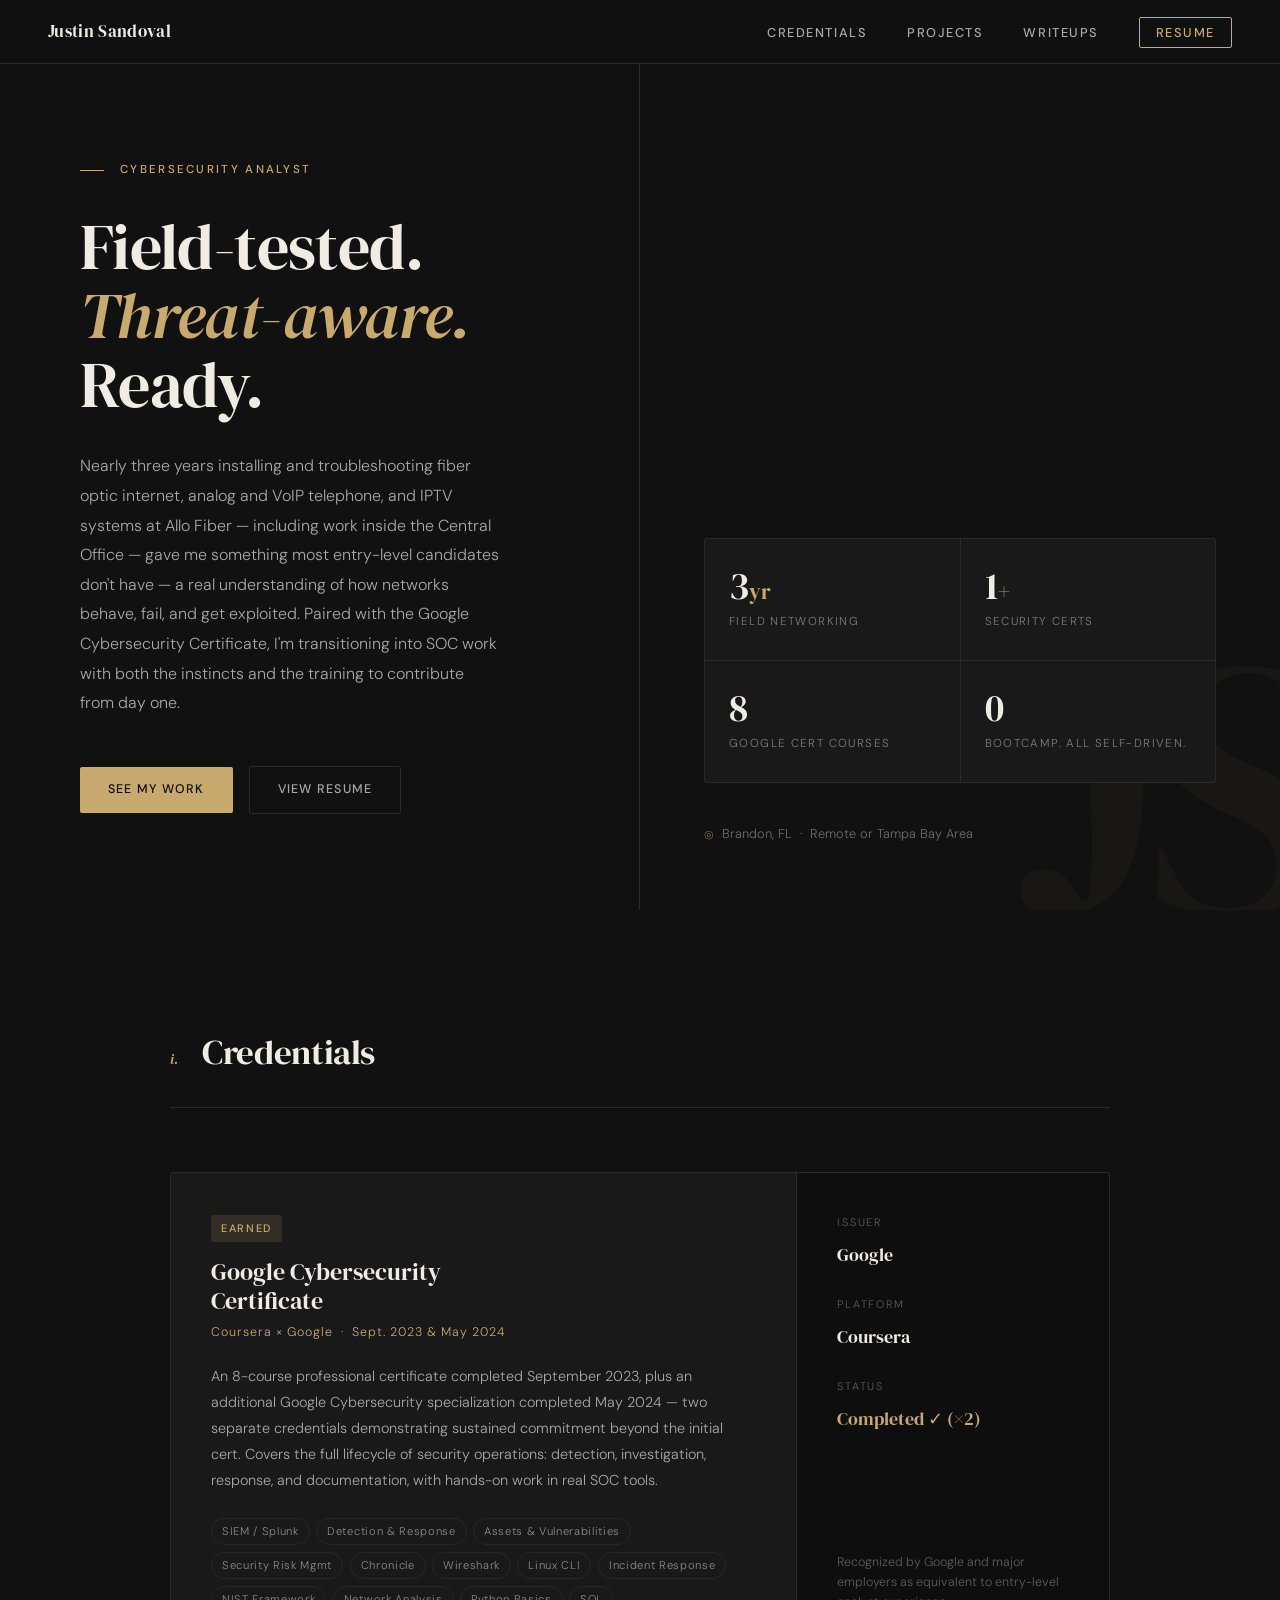
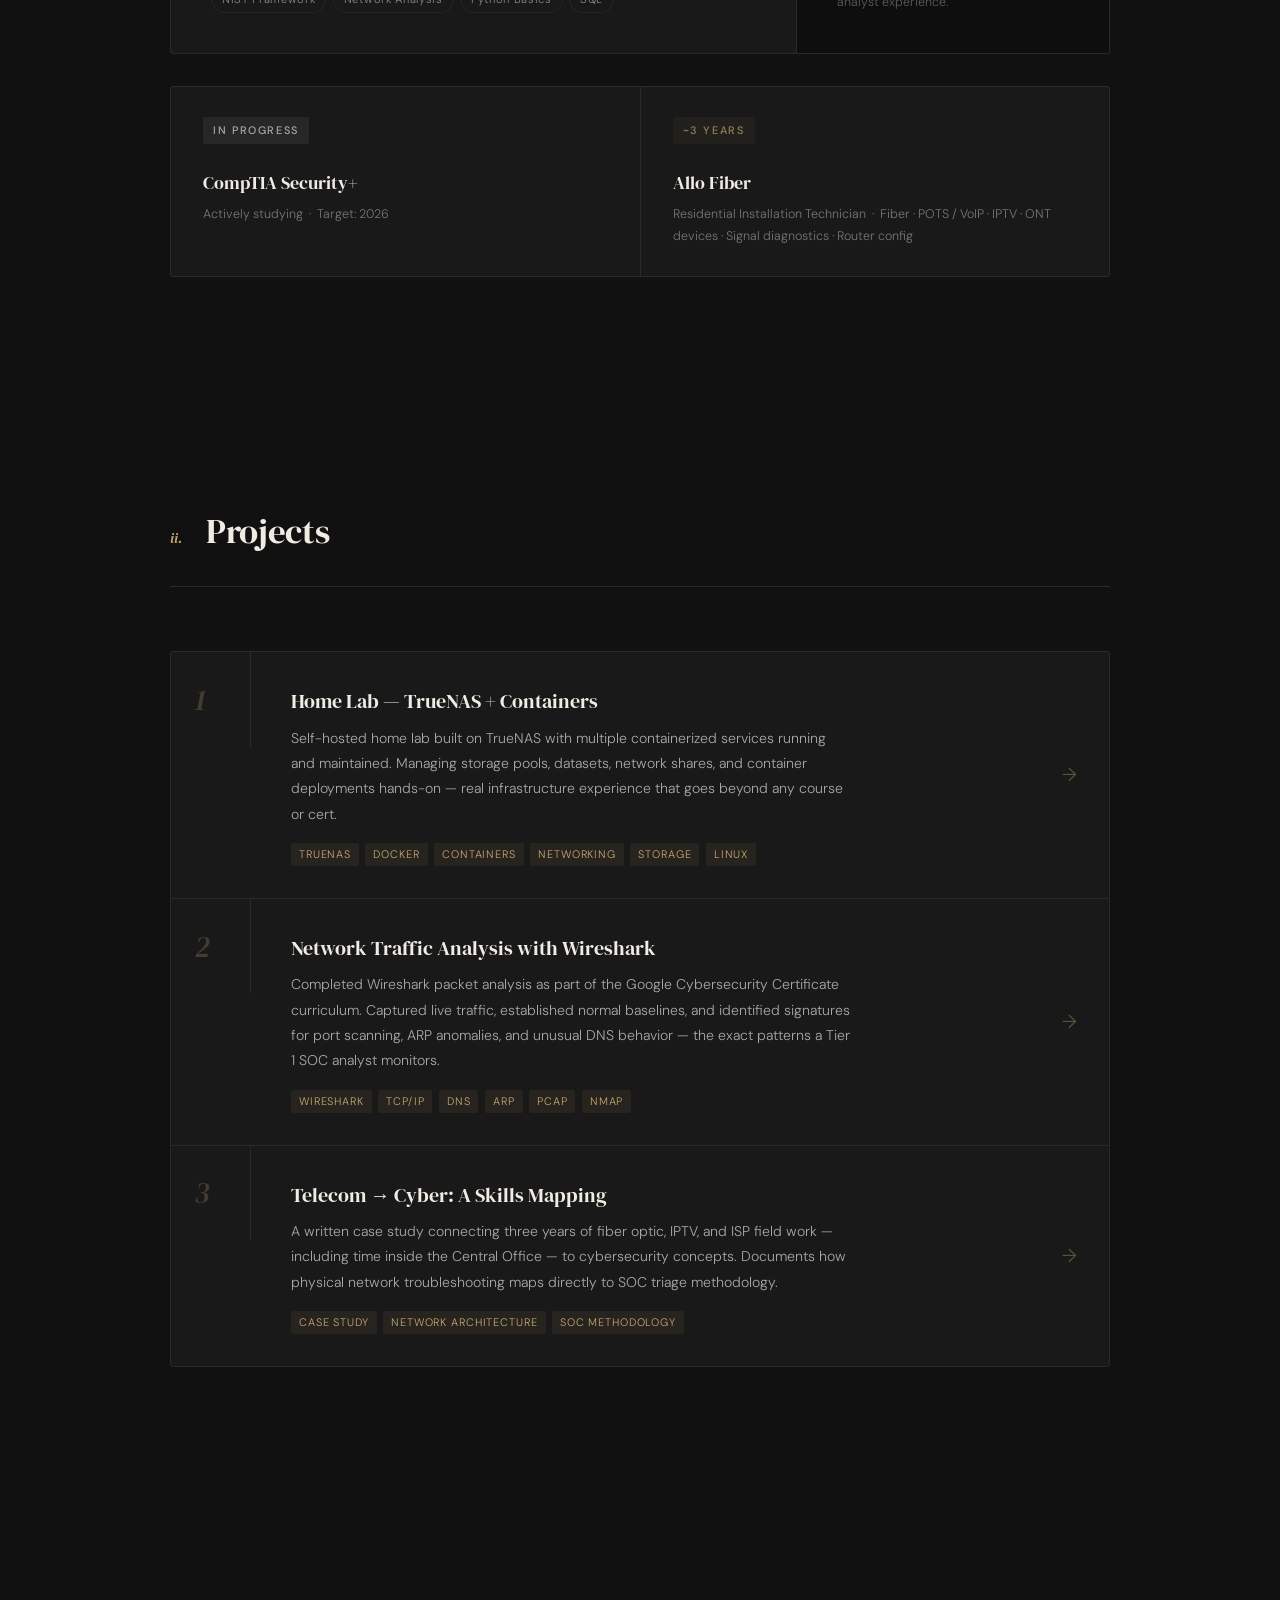
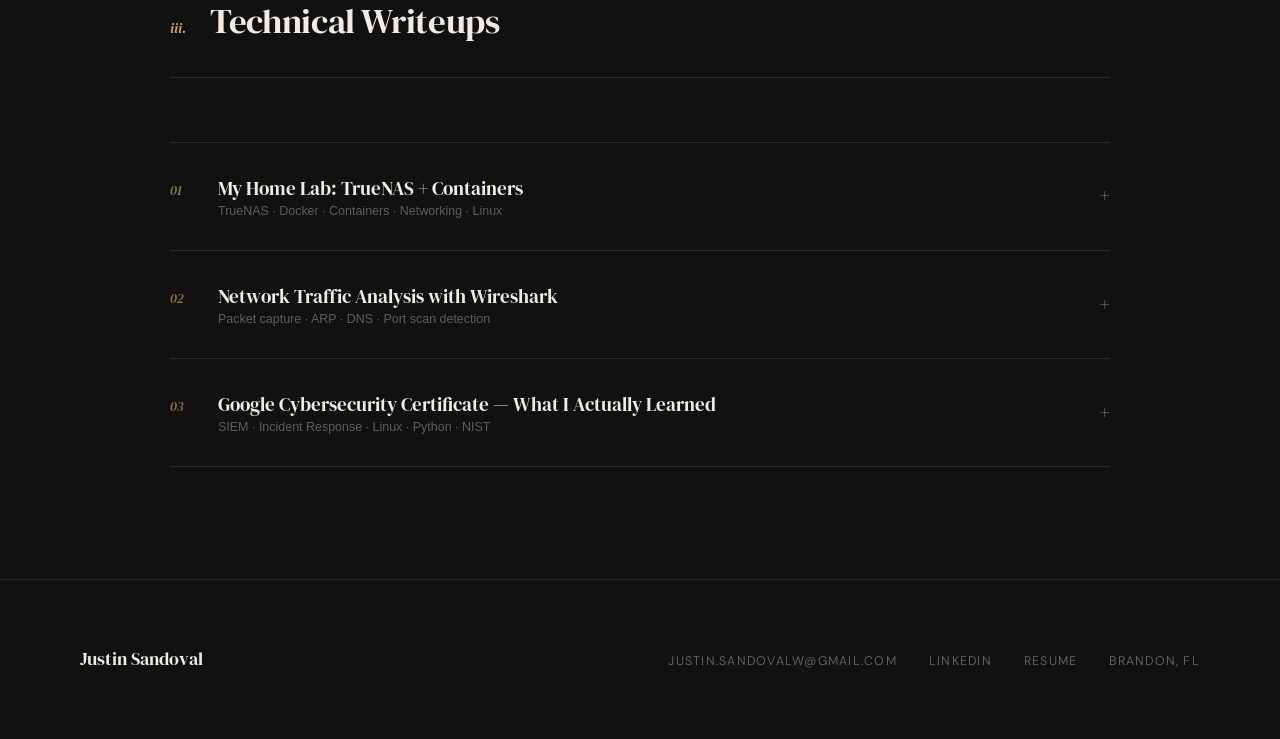
==== index.html @ fe44e37e "Site Creation" ====
<!DOCTYPE html>
<html lang="en">
<head>
<meta charset="UTF-8">
<meta name="viewport" content="width=device-width, initial-scale=1.0">
<title>Justin Sandoval — Cybersecurity</title>
<link href="https://fonts.googleapis.com/css2?family=DM+Serif+Display:ital@0;1&family=DM+Sans:wght@300;400;500&display=swap" rel="stylesheet">
<link rel="stylesheet" href="portfolio.css">
</head>
<body>

<nav>
  <div class="nav-name">Justin Sandoval</div>
  <ul class="nav-links">
    <li><a href="#certs">Credentials</a></li>
    <li><a href="#projects">Projects</a></li>
    <li><a href="#writeups">Writeups</a></li>
    <li><a href="resume.html" class="nav-cta">Resume</a></li>
  </ul>
</nav>

<!-- ══ HERO ══════════════════════════════════════════════ -->
<section class="hero">
  <div class="hero-left">
    <div class="hero-eyebrow">Cybersecurity Analyst</div>
    <h1>Field-tested.<br><em>Threat-aware.</em><br>Ready.</h1>
    <p class="hero-body">
      Nearly three years installing and troubleshooting fiber optic internet, analog and VoIP telephone, and IPTV systems at Allo Fiber — including work inside the Central Office — gave me something most entry-level candidates don't have — a real understanding of how networks behave, fail, and get exploited. Paired with the Google Cybersecurity Certificate, I'm transitioning into SOC work with both the instincts and the training to contribute from day one.
    </p>
    <div class="hero-actions">
      <a href="#projects" class="btn btn-solid">See My Work</a>
      <a href="resume.html" class="btn btn-ghost">View Resume</a>
    </div>
  </div>

  <div class="hero-right">
    <div class="stat-grid">
      <div class="stat">
        <div class="stat-num">3<span>yr</span></div>
        <div class="stat-label">Field Networking</div>
      </div>
      <div class="stat">
        <div class="stat-num">1<span>+</span></div>
        <div class="stat-label">Security Certs</div>
      </div>
      <div class="stat">
        <div class="stat-num">8</div>
        <div class="stat-label">Google Cert Courses</div>
      </div>
      <div class="stat">
        <div class="stat-num">0</div>
        <div class="stat-label">Bootcamp. All self-driven.</div>
      </div>
    </div>
    <div class="location-line">Brandon, FL &nbsp;·&nbsp; Remote or Tampa Bay Area</div>
  </div>
</section>

<!-- ══ CREDENTIALS ═══════════════════════════════════════ -->
<section class="section" id="certs">
  <div class="section-header reveal">
    <span class="section-num">i.</span>
    <h2>Credentials</h2>
  </div>

  <div class="certs-layout reveal">
    <div class="cert-main">
      <div class="cert-tag tag-earned">Earned</div>
      <div class="cert-title">Google Cybersecurity<br>Certificate</div>
      <div class="cert-org">Coursera × Google &nbsp;·&nbsp; Sept. 2023 &amp; May 2024</div>
      <p class="cert-desc">An 8-course professional certificate completed September 2023, plus an additional Google Cybersecurity specialization completed May 2024 — two separate credentials demonstrating sustained commitment beyond the initial cert. Covers the full lifecycle of security operations: detection, investigation, response, and documentation, with hands-on work in real SOC tools.</p>
      <div class="pill-row">
        <span class="pill">SIEM / Splunk</span>
        <span class="pill">Detection &amp; Response</span>
        <span class="pill">Assets &amp; Vulnerabilities</span>
        <span class="pill">Security Risk Mgmt</span>
        <span class="pill">Chronicle</span>
        <span class="pill">Wireshark</span>
        <span class="pill">Linux CLI</span>
        <span class="pill">Incident Response</span>
        <span class="pill">NIST Framework</span>
        <span class="pill">Network Analysis</span>
        <span class="pill">Python Basics</span>
        <span class="pill">SQL</span>
      </div>
    </div>
    <div class="cert-aside">
      <div>
        <div class="cert-aside-label">Issuer</div>
        <div class="cert-aside-val">Google</div>
        <div class="cert-aside-label">Platform</div>
        <div class="cert-aside-val">Coursera</div>
        <div class="cert-aside-label">Status</div>
        <div class="cert-aside-val cert-aside-val--accent">Completed ✓ (×2)</div>
      </div>
      <div class="cert-aside-footnote">
        Recognized by Google and major employers as equivalent to entry-level analyst experience.
      </div>
    </div>
  </div>

  <div class="cert-row reveal">
    <div class="cert-small">
      <div class="cert-tag tag-progress">In Progress</div>
      <div class="cert-small-title">CompTIA Security+</div>
      <div class="cert-small-sub">Actively studying &nbsp;·&nbsp; Target: 2026</div>
    </div>
    <div class="cert-small">
      <div class="cert-tag tag-exp">~3 Years</div>
      <div class="cert-small-title">Allo Fiber</div>
      <div class="cert-small-sub">Residential Installation Technician &nbsp;·&nbsp; Fiber · POTS / VoIP · IPTV · ONT devices · Signal diagnostics · Router config</div>
    </div>
  </div>
</section>

<!-- ══ PROJECTS ═══════════════════════════════════════════ -->
<section class="section" id="projects">
  <div class="section-header reveal">
    <span class="section-num">ii.</span>
    <h2>Projects</h2>
  </div>

  <div class="projects-list reveal">
    <div class="project-row project-row-clickable" onclick="goToWriteup('writeup-lab')">
      <div class="project-num">1</div>
      <div class="project-content">
        <div class="project-name">Home Lab — TrueNAS + Containers</div>
        <p class="project-desc">Self-hosted home lab built on TrueNAS with multiple containerized services running and maintained. Managing storage pools, datasets, network shares, and container deployments hands-on — real infrastructure experience that goes beyond any course or cert.</p>
        <div class="project-tools">
          <span class="tool">TrueNAS</span>
          <span class="tool">Docker</span>
          <span class="tool">Containers</span>
          <span class="tool">Networking</span>
          <span class="tool">Storage</span>
          <span class="tool">Linux</span>
        </div>
      </div>
      <div class="project-arrow">→</div>
    </div>

    <div class="project-row project-row-clickable" onclick="goToWriteup('writeup-network')">
      <div class="project-num">2</div>
      <div class="project-content">
        <div class="project-name">Network Traffic Analysis with Wireshark</div>
        <p class="project-desc">Completed Wireshark packet analysis as part of the Google Cybersecurity Certificate curriculum. Captured live traffic, established normal baselines, and identified signatures for port scanning, ARP anomalies, and unusual DNS behavior — the exact patterns a Tier 1 SOC analyst monitors.</p>
        <div class="project-tools">
          <span class="tool">Wireshark</span>
          <span class="tool">TCP/IP</span>
          <span class="tool">DNS</span>
          <span class="tool">ARP</span>
          <span class="tool">PCAP</span>
          <span class="tool">nmap</span>
        </div>
      </div>
      <div class="project-arrow">→</div>
    </div>

    <div class="project-row project-row-clickable" onclick="goToWriteup('writeup-cert')">
      <div class="project-num">3</div>
      <div class="project-content">
        <div class="project-name">Telecom → Cyber: A Skills Mapping</div>
        <p class="project-desc">A written case study connecting three years of fiber optic, IPTV, and ISP field work — including time inside the Central Office — to cybersecurity concepts. Documents how physical network troubleshooting maps directly to SOC triage methodology.</p>
        <div class="project-tools">
          <span class="tool">Case Study</span>
          <span class="tool">Network Architecture</span>
          <span class="tool">SOC Methodology</span>
        </div>
      </div>
      <div class="project-arrow">→</div>
    </div>
  </div>
</section>

<!-- ══ WRITEUPS ═══════════════════════════════════════════ -->
<section class="section" id="writeups">
  <div class="section-header reveal">
    <span class="section-num">iii.</span>
    <h2>Technical Writeups</h2>
  </div>

  <div class="writeups-list reveal">

    <!-- SOC LAB -->
    <div class="writeup-item" id="writeup-lab">
      <button class="writeup-trigger" onclick="toggleW(this)">
        <div>
          <div class="writeup-trigger-left">
            <span class="wt-num">01</span>
            <span class="wt-title">My Home Lab: TrueNAS + Containers</span>
          </div>
          <div class="wt-sub">TrueNAS · Docker · Containers · Networking · Linux</div>
        </div>
        <span class="wt-toggle">+</span>
      </button>
      <div class="writeup-content">
        <h3>What I'm Running</h3>
        <p>My home lab is built on TrueNAS as the core platform — managing storage pools, datasets, and network shares. On top of that I run containerized services that I deploy, maintain, and troubleshoot as a daily habit. This isn't a course exercise — it's a live environment I actually use.</p>

        <h3>What TrueNAS Teaches You</h3>
        <ul>
          <li>Storage pool management — ZFS datasets, snapshots, replication</li>
          <li>User and permission management — ACLs, dataset permissions, SMB/NFS shares</li>
          <li>Network configuration — static IPs, VLANs, interface management</li>
          <li>Service monitoring — watching what's running, what's failing, and why</li>
        </ul>

        <h3>Containers</h3>
        <p>Running containerized applications means constantly managing networking between services, volume mounts, port mappings, and environment configs. When something breaks, you troubleshoot it — no instructor, no walkthrough. That problem-solving process is exactly what SOC work demands.</p>

        <h3>Why This Matters for Security</h3>
        <ul>
          <li>You can't protect what you don't understand — I understand how these systems are built</li>
          <li>Running real services means real attack surface — I think about exposure by default</li>
          <li>Log reading is a daily habit — TrueNAS surfaces system logs constantly</li>
          <li>Networking is intuitive, not theoretical — I've broken and fixed it myself</li>
        </ul>

        <h3>The Field Connection</h3>
        <p>Three years at Allo Fiber — installing fiber internet, analog and VoIP phone, and IPTV over IP networks, including work inside the Central Office — taught me how networks are physically built from the backbone out. The home lab is where I'm building the software and security layer on top of that foundation. The combination — physical infrastructure instinct plus live systems administration — is something most entry-level candidates don't have.</p>
      </div>
    </div>

    <!-- WIRESHARK -->
    <div class="writeup-item" id="writeup-network">
      <button class="writeup-trigger" onclick="toggleW(this)">
        <div>
          <div class="writeup-trigger-left">
            <span class="wt-num">02</span>
            <span class="wt-title">Network Traffic Analysis with Wireshark</span>
          </div>
          <div class="wt-sub">Packet capture · ARP · DNS · Port scan detection</div>
        </div>
        <span class="wt-toggle">+</span>
      </button>
      <div class="writeup-content">
        <h3>Objective</h3>
        <p>Capture real network traffic, document what normal looks like, then identify the signatures of three common attack patterns — port scanning, ARP poisoning, and DNS abuse.</p>

        <h3>Establishing a Baseline</h3>
        <p>Before you can detect an attack, you need to know what clean traffic looks like on your network. Key normal patterns I documented:</p>
        <ul>
          <li>ARP broadcasts limited to local subnet — routine "who has X.X.X.X?" queries</li>
          <li>DNS queries going only to known resolvers, returning fast, for recognizable domains</li>
          <li>TCP handshakes completing cleanly — SYN, SYN-ACK, ACK, data, FIN</li>
          <li>HTTPS dominating outbound — most real traffic is encrypted TLS 1.3</li>
        </ul>

        <h3>Detecting a Port Scan</h3>
        <p>Ran a controlled nmap scan from the Kali VM and captured it. The signature is unmistakable once you know what to look for:</p>
        <div class="code-snip">
<span class="c"># Wireshark display filter — isolate SYN packets (no ACK)</span>
tcp.flags.syn == 1 and tcp.flags.ack == 0

<span class="c"># What you see: one source IP, sequential destination ports,</span>
<span class="c"># rapid SYN packets, mostly RST responses = textbook nmap</span>
        </div>

        <h3>ARP Poisoning Indicators</h3>
        <ul>
          <li>Unsolicited ARP replies (no prior ARP request) — classic sign of gratuitous ARP attack</li>
          <li>Two different MAC addresses claiming ownership of the same IP</li>
          <li>ARP reply rate far above baseline — poisoning requires sustained broadcast flooding</li>
        </ul>

        <h3>DNS Abuse Pattern</h3>
        <ul>
          <li>Queries for long, random-looking subdomains — typical DNS tunneling indicator</li>
          <li>Unusually large DNS response payloads — data being smuggled in TXT records</li>
          <li>High query volume to a single domain from one host — exfil over DNS</li>
        </ul>

        <h3>The Field Connection</h3>
        <p>Signal tracing in fiber and IPTV work and packet analysis in security are the same mental model: you know what a healthy signal looks like, you watch for deviation, you trace it to source. The tools are different. The thinking isn't.</p>
        <p>Working inside Allo Fiber's Central Office gave me a picture of what ISP backbone infrastructure actually looks like — the switching and routing equipment that everything else depends on. That context makes network monitoring feel concrete rather than abstract.</p>
      </div>
    </div>

    <!-- GOOGLE CERT -->
    <div class="writeup-item" id="writeup-cert">
      <button class="writeup-trigger" onclick="toggleW(this)">
        <div>
          <div class="writeup-trigger-left">
            <span class="wt-num">03</span>
            <span class="wt-title">Google Cybersecurity Certificate — What I Actually Learned</span>
          </div>
          <div class="wt-sub">SIEM · Incident Response · Linux · Python · NIST</div>
        </div>
        <span class="wt-toggle">+</span>
      </button>
      <div class="writeup-content">
        <h3>Why I'm Writing This</h3>
        <p>A lot of people list this cert on a resume without explaining what it actually taught them. Here's my honest breakdown — what stuck, what I practiced, and how I connected it to real experience.</p>

        <h3>Networks & Network Security</h3>
        <p>This was the module that clicked hardest for me. TCP/IP, DNS, DHCP, routing — I'd seen all of it in the field without knowing the formal names. The cert gave me the vocabulary to talk about things I already understood physically.</p>
        <ul>
          <li>OSI and TCP/IP models — finally had names for layers I'd worked with</li>
          <li>Common attacks: DoS/DDoS, MITM, packet sniffing, IP spoofing</li>
          <li>Firewall rules, VPNs, proxy servers, network segmentation</li>
        </ul>

        <h3>SIEM — Hands-on with Splunk & Chronicle</h3>
        <ul>
          <li>Writing SPL (Search Processing Language) queries to find events in log data</li>
          <li>Building dashboards to surface alert patterns over time</li>
          <li>Google Chronicle — cloud-native SIEM, enterprise-scale log correlation</li>
          <li>Alert triage methodology — how to prioritize and investigate without alert fatigue</li>
        </ul>

        <h3>Incident Response</h3>
        <ul>
          <li>NIST IR lifecycle — Prepare, Detect, Contain, Eradicate, Recover, Post-Incident</li>
          <li>Writing and following playbooks for specific incident types</li>
          <li>Documenting IOCs, affected assets, timelines — the part that actually matters in a real SOC</li>
        </ul>

        <h3>Linux & Python</h3>
        <ul>
          <li>CLI navigation, file permissions, user management, bash scripting basics</li>
          <li>Python for automating repetitive security tasks — log parsing, file searching</li>
          <li>SQL queries for pulling records from log databases</li>
        </ul>

        <h3>My Honest Assessment</h3>
        <p>The cert is real preparation, not a participation trophy. It gave me frameworks, vocabulary, and hands-on practice. What it can't give you is the feel for how physical networks are built — that part came from three years in the field, and I think the combination is genuinely stronger than either alone.</p>
      </div>
    </div>

  </div>
</section>

<!-- ══ FOOTER ══════════════════════════════════════════════ -->
<footer>
  <div class="footer-name">Justin Sandoval</div>
  <ul class="footer-links">
    <li><a href="mailto:your@email.com">justin.sandovalw@gmail.com</a></li>
    <li><a href="https://www.linkedin.com/in/justin-sandovalw" target="_blank" rel="noopener noreferrer">LinkedIn</a></li>
    <li><a href="resume.html">Resume</a></li>
    <li><a href="#">Brandon, FL</a></li>
  </ul>
</footer>

<script>
function toggleW(btn) {
  const item = btn.closest('.writeup-item');
  item.classList.toggle('open');
}

function goToWriteup(id) {
  const el = document.getElementById(id);
  if (!el) return;
  el.classList.add('open');
  setTimeout(() => el.scrollIntoView({ behavior: 'smooth', block: 'start' }), 50);
}

// Scroll reveal
const obs = new IntersectionObserver(entries => {
  entries.forEach(e => { if (e.isIntersecting) { e.target.classList.add('on'); obs.unobserve(e.target); } });
}, { threshold: 0.08 });
document.querySelectorAll('.reveal').forEach(el => obs.observe(el));
</script>
</body>
</html>
---- portfolio.css ----
*, *::before, *::after { margin: 0; padding: 0; box-sizing: border-box; }

:root {
  --ink:    #0e0e0e;
  --paper:  #111111;
  --lifted: #191919;
  --rule:   #2a2a2a;
  --body:   #a8a8a8;
  --head:   #f0ece4;
  --amber:  #c8a96e;
  --amber2: #e8c98e;
  --white:  #f7f3ec;
  --serif:  'DM Serif Display', Georgia, serif;
  --sans:   'DM Sans', sans-serif;
}

html { scroll-behavior: smooth; font-size: 16px; }

body {
  background: var(--paper);
  color: var(--body);
  font-family: var(--sans);
  font-weight: 300;
  line-height: 1.75;
  -webkit-font-smoothing: antialiased;
}

/* ─── NAV ─────────────────────────────────────────────── */
nav {
  position: fixed;
  top: 0; left: 0; right: 0;
  z-index: 99;
  display: flex;
  align-items: center;
  justify-content: space-between;
  padding: 0 3rem;
  height: 64px;
  background: rgba(17,17,17,0.96);
  border-bottom: 1px solid var(--rule);
  backdrop-filter: blur(8px);
}

.nav-name {
  font-family: var(--serif);
  font-size: 1.05rem;
  color: var(--head);
  letter-spacing: 0.02em;
}

.nav-links {
  display: flex;
  gap: 2.5rem;
  list-style: none;
}

.nav-links a {
  color: var(--body);
  text-decoration: none;
  font-size: 0.8rem;
  font-weight: 500;
  letter-spacing: 0.12em;
  text-transform: uppercase;
  transition: color 0.2s;
}

.nav-links a:hover { color: var(--amber); }

.nav-cta {
  font-size: 0.78rem;
  font-weight: 500;
  letter-spacing: 0.08em;
  text-transform: uppercase;
  color: var(--amber) !important;
  border: 1px solid var(--amber);
  padding: 6px 16px;
  border-radius: 2px;
  transition: background 0.2s, color 0.2s !important;
}

.nav-cta:hover {
  background: var(--amber) !important;
  color: var(--ink) !important;
}

/* ─── HERO ────────────────────────────────────────────── */
.hero {
  min-height: 100vh;
  display: grid;
  grid-template-columns: 1fr 1fr;
  padding-top: 64px;
}

.hero-left {
  display: flex;
  flex-direction: column;
  justify-content: center;
  padding: 6rem 4rem 6rem 5rem;
  border-right: 1px solid var(--rule);
}

.hero-eyebrow {
  font-size: 0.72rem;
  font-weight: 500;
  letter-spacing: 0.2em;
  text-transform: uppercase;
  color: var(--amber);
  margin-bottom: 2rem;
  display: flex;
  align-items: center;
  gap: 1rem;
}

.hero-eyebrow::before {
  content: '';
  display: block;
  width: 24px;
  height: 1px;
  background: var(--amber);
}

h1 {
  font-family: var(--serif);
  font-size: clamp(3rem, 5vw, 4.5rem);
  font-weight: 400;
  line-height: 1.08;
  color: var(--head);
  letter-spacing: -0.01em;
  margin-bottom: 2rem;
}

h1 em {
  font-style: italic;
  color: var(--amber);
}

.hero-body {
  font-size: 1rem;
  line-height: 1.85;
  color: var(--body);
  max-width: 420px;
  margin-bottom: 3rem;
}

.hero-actions {
  display: flex;
  gap: 1rem;
  align-items: center;
}

.btn {
  font-family: var(--sans);
  font-size: 0.78rem;
  font-weight: 500;
  letter-spacing: 0.1em;
  text-transform: uppercase;
  text-decoration: none;
  padding: 12px 28px;
  border-radius: 2px;
  cursor: pointer;
  transition: all 0.2s;
  border: none;
  display: inline-block;
}

.btn-solid {
  background: var(--amber);
  color: var(--ink);
}

.btn-solid:hover { background: var(--amber2); }

.btn-ghost {
  background: transparent;
  color: var(--body);
  border: 1px solid var(--rule);
}

.btn-ghost:hover { border-color: var(--body); color: var(--head); }

.hero-right {
  display: flex;
  flex-direction: column;
  justify-content: flex-end;
  padding: 4rem 4rem 4rem 4rem;
  position: relative;
  overflow: hidden;
}

/* Big background letter */
.hero-right::before {
  content: 'JS';
  position: absolute;
  right: -0.1em;
  bottom: -0.15em;
  font-family: var(--serif);
  font-size: 28vw;
  line-height: 1;
  color: rgba(200,169,110,0.04);
  pointer-events: none;
  user-select: none;
  letter-spacing: -0.05em;
}

.stat-grid {
  display: grid;
  grid-template-columns: 1fr 1fr;
  gap: 1px;
  background: var(--rule);
  border: 1px solid var(--rule);
  border-radius: 3px;
  overflow: hidden;
  margin-bottom: 2.5rem;
  position: relative;
  z-index: 1;
}

.stat {
  background: var(--lifted);
  padding: 1.75rem 1.5rem;
  transition: background 0.2s;
}

.stat:hover { background: #1e1e1e; }

.stat-num {
  font-family: var(--serif);
  font-size: 2.4rem;
  color: var(--head);
  line-height: 1;
  margin-bottom: 0.4rem;
}

.stat-num span { color: var(--amber); font-size: 1.4rem; }

.stat-label {
  font-size: 0.72rem;
  letter-spacing: 0.12em;
  text-transform: uppercase;
  color: var(--body);
  opacity: 0.7;
}

.location-line {
  font-size: 0.8rem;
  color: var(--body);
  opacity: 0.6;
  position: relative;
  z-index: 1;
  display: flex;
  align-items: center;
  gap: 0.5rem;
}

.location-line::before {
  content: '◎';
  color: var(--amber);
  font-size: 0.7rem;
}

/* ─── SECTION BASE ────────────────────────────────────── */
.section {
  max-width: 1100px;
  margin: 0 auto;
  padding: 7rem 5rem;
}

.section-header {
  display: flex;
  align-items: baseline;
  gap: 1.5rem;
  margin-bottom: 4rem;
  padding-bottom: 1.5rem;
  border-bottom: 1px solid var(--rule);
}

.section-num {
  font-family: var(--serif);
  font-size: 0.85rem;
  color: var(--amber);
  font-style: italic;
}

h2 {
  font-family: var(--serif);
  font-size: 2.2rem;
  font-weight: 400;
  color: var(--head);
  letter-spacing: -0.01em;
}

/* ─── CERTS ───────────────────────────────────────────── */
.certs-layout {
  display: grid;
  grid-template-columns: 2fr 1fr;
  gap: 1px;
  background: var(--rule);
  border: 1px solid var(--rule);
  border-radius: 3px;
  overflow: hidden;
  margin-bottom: 2rem;
}

.cert-main {
  background: var(--lifted);
  padding: 2.5rem;
}

.cert-aside {
  background: var(--ink);
  padding: 2.5rem;
  display: flex;
  flex-direction: column;
  justify-content: space-between;
}

.cert-tag {
  display: inline-block;
  font-size: 0.68rem;
  font-weight: 500;
  letter-spacing: 0.15em;
  text-transform: uppercase;
  padding: 4px 10px;
  border-radius: 2px;
  margin-bottom: 1rem;
}

.tag-earned { background: rgba(200,169,110,0.15); color: var(--amber); }
.tag-progress { background: rgba(168,168,168,0.1); color: var(--body); }
.tag-exp { background: rgba(200,169,110,0.08); color: var(--amber); opacity: 0.7; }

.cert-title {
  font-family: var(--serif);
  font-size: 1.5rem;
  color: var(--head);
  font-weight: 400;
  margin-bottom: 0.4rem;
  line-height: 1.2;
}

.cert-org {
  font-size: 0.78rem;
  color: var(--amber);
  letter-spacing: 0.08em;
  margin-bottom: 1.25rem;
}

.cert-desc {
  font-size: 0.9rem;
  line-height: 1.8;
  color: var(--body);
  margin-bottom: 1.5rem;
}

.pill-row {
  display: flex;
  flex-wrap: wrap;
  gap: 0.4rem;
}

.pill {
  font-size: 0.7rem;
  letter-spacing: 0.06em;
  padding: 3px 10px;
  border: 1px solid var(--rule);
  border-radius: 20px;
  color: var(--body);
  opacity: 0.8;
}

.cert-aside-label {
  font-size: 0.68rem;
  letter-spacing: 0.18em;
  text-transform: uppercase;
  color: var(--body);
  opacity: 0.5;
  margin-bottom: 0.5rem;
}

.cert-aside-val {
  font-family: var(--serif);
  font-size: 1.1rem;
  color: var(--head);
  margin-bottom: 1.5rem;
}

.cert-aside-val--accent { color: var(--amber); }

.cert-aside-footnote {
  font-size: 0.78rem;
  color: var(--body);
  opacity: 0.5;
  line-height: 1.6;
}

.cert-row {
  display: grid;
  grid-template-columns: 1fr 1fr;
  gap: 1px;
  background: var(--rule);
  border: 1px solid var(--rule);
  border-radius: 3px;
  overflow: hidden;
}

.cert-small {
  background: var(--lifted);
  padding: 1.75rem 2rem;
  transition: background 0.2s;
}

.cert-small:hover { background: #1c1c1c; }

.cert-small-title {
  font-family: var(--serif);
  font-size: 1.1rem;
  color: var(--head);
  font-weight: 400;
  margin: 0.5rem 0 0.3rem;
}

.cert-small-sub {
  font-size: 0.78rem;
  color: var(--body);
  opacity: 0.65;
}

/* ─── PROJECTS ────────────────────────────────────────── */
.projects-list { display: flex; flex-direction: column; gap: 1px; background: var(--rule); border: 1px solid var(--rule); border-radius: 3px; overflow: hidden; }

.project-row {
  background: var(--lifted);
  display: grid;
  grid-template-columns: 80px 1fr auto;
  align-items: start;
  gap: 0;
  transition: background 0.2s;
  cursor: default;
}

.project-row:hover { background: #1c1c1c; }

.project-row-clickable { cursor: pointer; }

.project-num {
  padding: 2rem 1.5rem;
  font-family: var(--serif);
  font-size: 1.8rem;
  color: rgba(200,169,110,0.25);
  font-style: italic;
  border-right: 1px solid var(--rule);
  line-height: 1;
  padding-top: 2.1rem;
}

.project-content { padding: 2rem 2.5rem; }

.project-name {
  font-family: var(--serif);
  font-size: 1.25rem;
  color: var(--head);
  font-weight: 400;
  margin-bottom: 0.4rem;
}

.project-desc {
  font-size: 0.88rem;
  line-height: 1.8;
  color: var(--body);
  max-width: 560px;
  margin-bottom: 1rem;
}

.project-tools { display: flex; flex-wrap: wrap; gap: 0.4rem; }

.tool {
  font-size: 0.68rem;
  letter-spacing: 0.08em;
  text-transform: uppercase;
  padding: 2px 8px;
  background: rgba(200,169,110,0.08);
  color: var(--amber);
  border-radius: 2px;
}

.project-arrow {
  padding: 2rem 2rem;
  color: var(--amber);
  font-size: 1.2rem;
  align-self: center;
  transition: color 0.2s, transform 0.2s;
  opacity: 0.4;
}

.project-row:hover .project-arrow { opacity: 1; transform: translateX(4px); }

/* ─── WRITEUPS ────────────────────────────────────────── */
.writeups-list { display: flex; flex-direction: column; gap: 0; }

.writeup-item {
  border-bottom: 1px solid var(--rule);
}

.writeup-item:first-child { border-top: 1px solid var(--rule); }

.writeup-trigger {
  width: 100%;
  background: none;
  border: none;
  cursor: pointer;
  padding: 2rem 0;
  display: grid;
  grid-template-columns: 1fr auto;
  align-items: center;
  gap: 2rem;
  text-align: left;
  transition: background 0.2s;
}

.writeup-trigger:hover { background: rgba(200,169,110,0.03); }

.writeup-trigger-left { display: flex; align-items: baseline; gap: 1.5rem; }

.wt-num {
  font-family: var(--serif);
  font-size: 0.8rem;
  color: var(--amber);
  font-style: italic;
  opacity: 0.7;
  min-width: 24px;
}

.wt-title {
  font-family: var(--serif);
  font-size: 1.2rem;
  color: var(--head);
  font-weight: 400;
}

.wt-sub {
  font-size: 0.78rem;
  color: var(--body);
  opacity: 0.5;
  margin-top: 0.2rem;
  padding-left: calc(24px + 1.5rem);
}

.wt-toggle {
  font-size: 1.1rem;
  color: var(--amber);
  font-family: var(--serif);
  transition: transform 0.3s;
  line-height: 1;
}

.writeup-item.open .wt-toggle { transform: rotate(45deg); }

.writeup-content {
  display: none;
  padding: 0 0 3rem calc(24px + 1.5rem);
  max-width: 680px;
}

.writeup-item.open .writeup-content { display: block; }

.writeup-content h3 {
  font-family: var(--serif);
  font-size: 0.8rem;
  font-weight: 400;
  letter-spacing: 0.14em;
  text-transform: uppercase;
  color: var(--amber);
  margin: 2rem 0 0.75rem;
}

.writeup-content h3:first-child { margin-top: 0; }

.writeup-content p {
  font-size: 0.9rem;
  line-height: 1.85;
  color: var(--body);
  margin-bottom: 0.75rem;
}

.writeup-content ul {
  list-style: none;
  margin-bottom: 1rem;
}

.writeup-content li {
  font-size: 0.9rem;
  line-height: 1.85;
  color: var(--body);
  padding-left: 1.25rem;
  position: relative;
  margin-bottom: 0.2rem;
}

.writeup-content li::before {
  content: '—';
  position: absolute;
  left: 0;
  color: var(--amber);
  opacity: 0.6;
}

.code-snip {
  background: var(--ink);
  border-left: 2px solid var(--amber);
  padding: 1rem 1.25rem;
  margin: 1rem 0;
  font-family: 'Courier New', monospace;
  font-size: 0.78rem;
  line-height: 1.9;
  color: #aaa;
  overflow-x: auto;
  border-radius: 0 2px 2px 0;
}

.code-snip .c { color: #555; }
.code-snip .v { color: var(--amber); }

/* ─── FOOTER ──────────────────────────────────────────── */
footer {
  border-top: 1px solid var(--rule);
  padding: 4rem 5rem;
  display: flex;
  align-items: center;
  justify-content: space-between;
}

.footer-name {
  font-family: var(--serif);
  font-size: 1.1rem;
  color: var(--head);
}

.footer-links {
  display: flex;
  gap: 2rem;
  list-style: none;
}

.footer-links a {
  font-size: 0.78rem;
  letter-spacing: 0.1em;
  text-transform: uppercase;
  color: var(--body);
  text-decoration: none;
  opacity: 0.6;
  transition: opacity 0.2s;
}

.footer-links a:hover { opacity: 1; color: var(--amber); }

/* ─── REVEAL ANIMATION ────────────────────────────────── */
.reveal {
  opacity: 0;
  transform: translateY(18px);
  transition: opacity 0.65s ease, transform 0.65s ease;
}

.reveal.on { opacity: 1; transform: translateY(0); }

@media (max-width: 800px) {
  .hero { grid-template-columns: 1fr; }
  .hero-right { display: none; }
  .hero-left { padding: 4rem 2rem; }
  .section { padding: 5rem 2rem; }
  .certs-layout { grid-template-columns: 1fr; }
  .cert-row { grid-template-columns: 1fr; }
  nav { padding: 0 1.5rem; }
  .nav-links { gap: 1.2rem; }
  footer { flex-direction: column; gap: 2rem; text-align: center; padding: 3rem 2rem; }
  .project-row { grid-template-columns: 48px 1fr; }
  .project-arrow { display: none; }
}
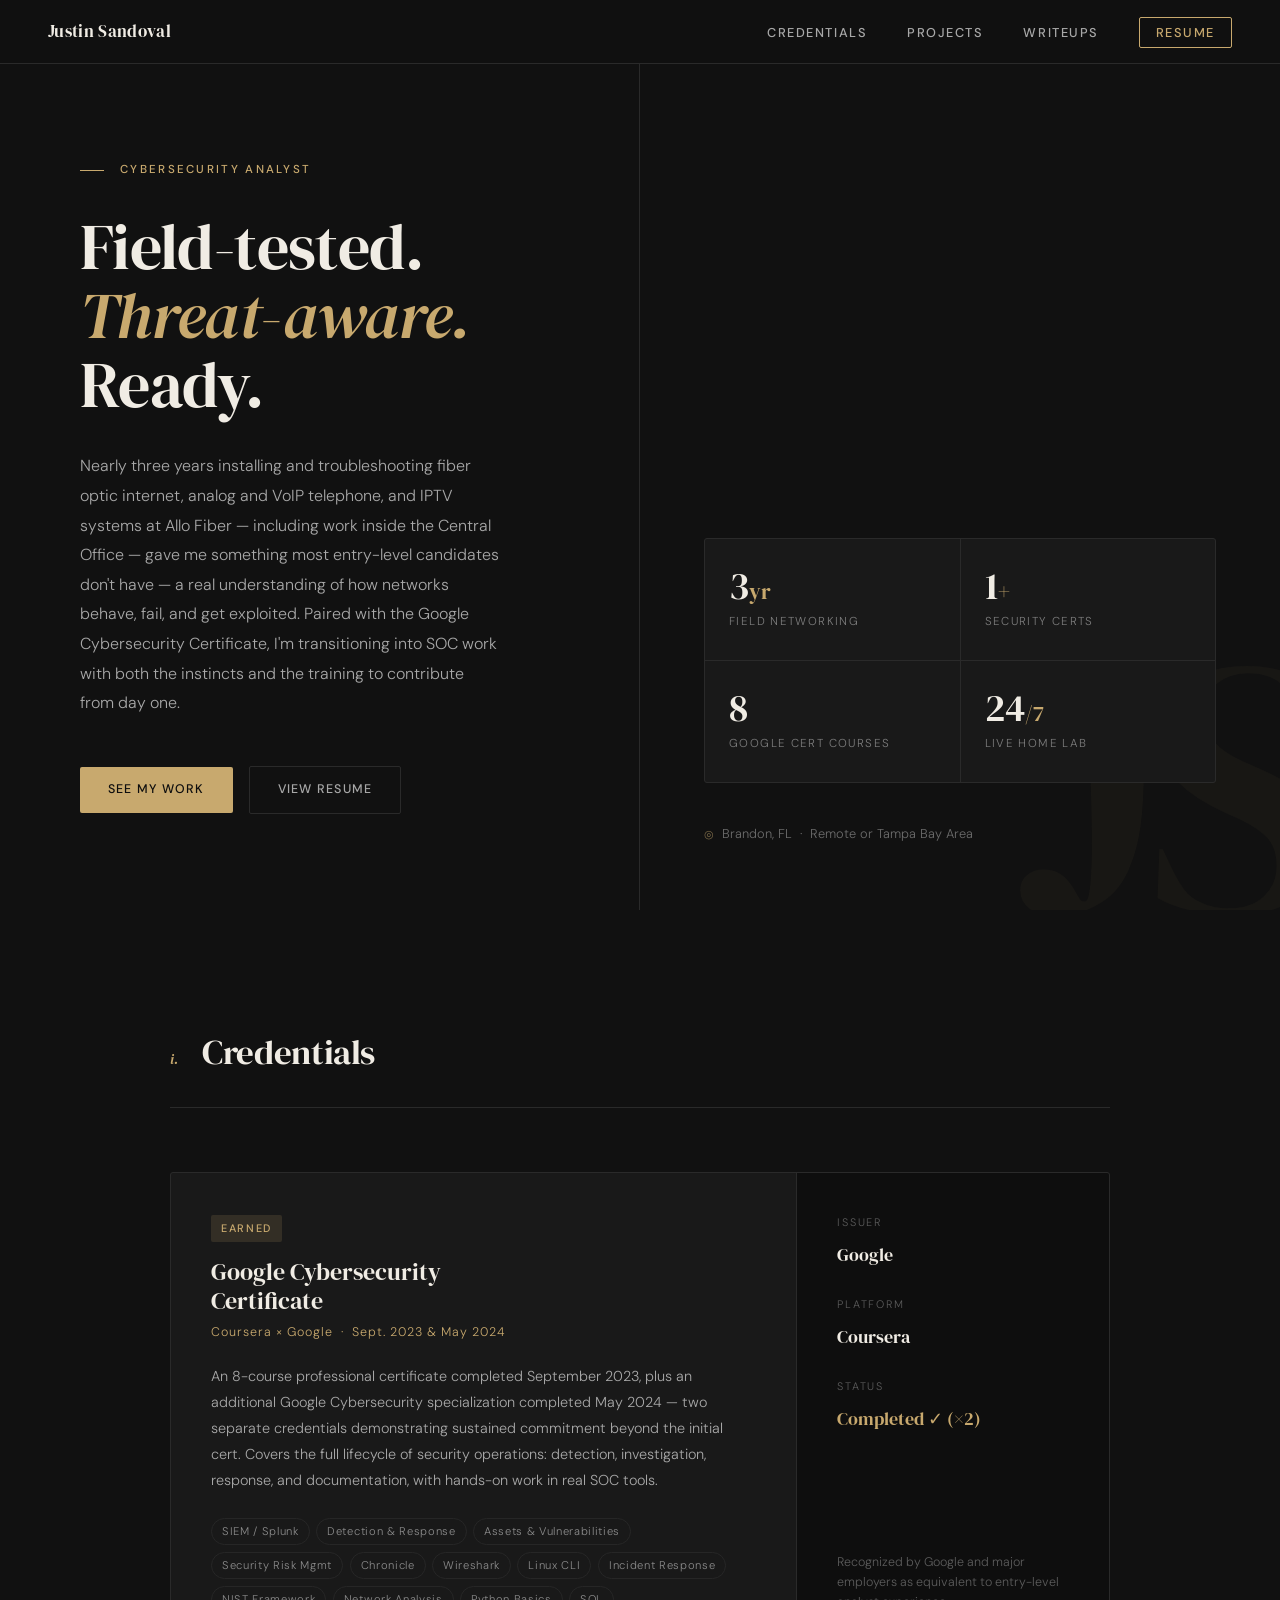
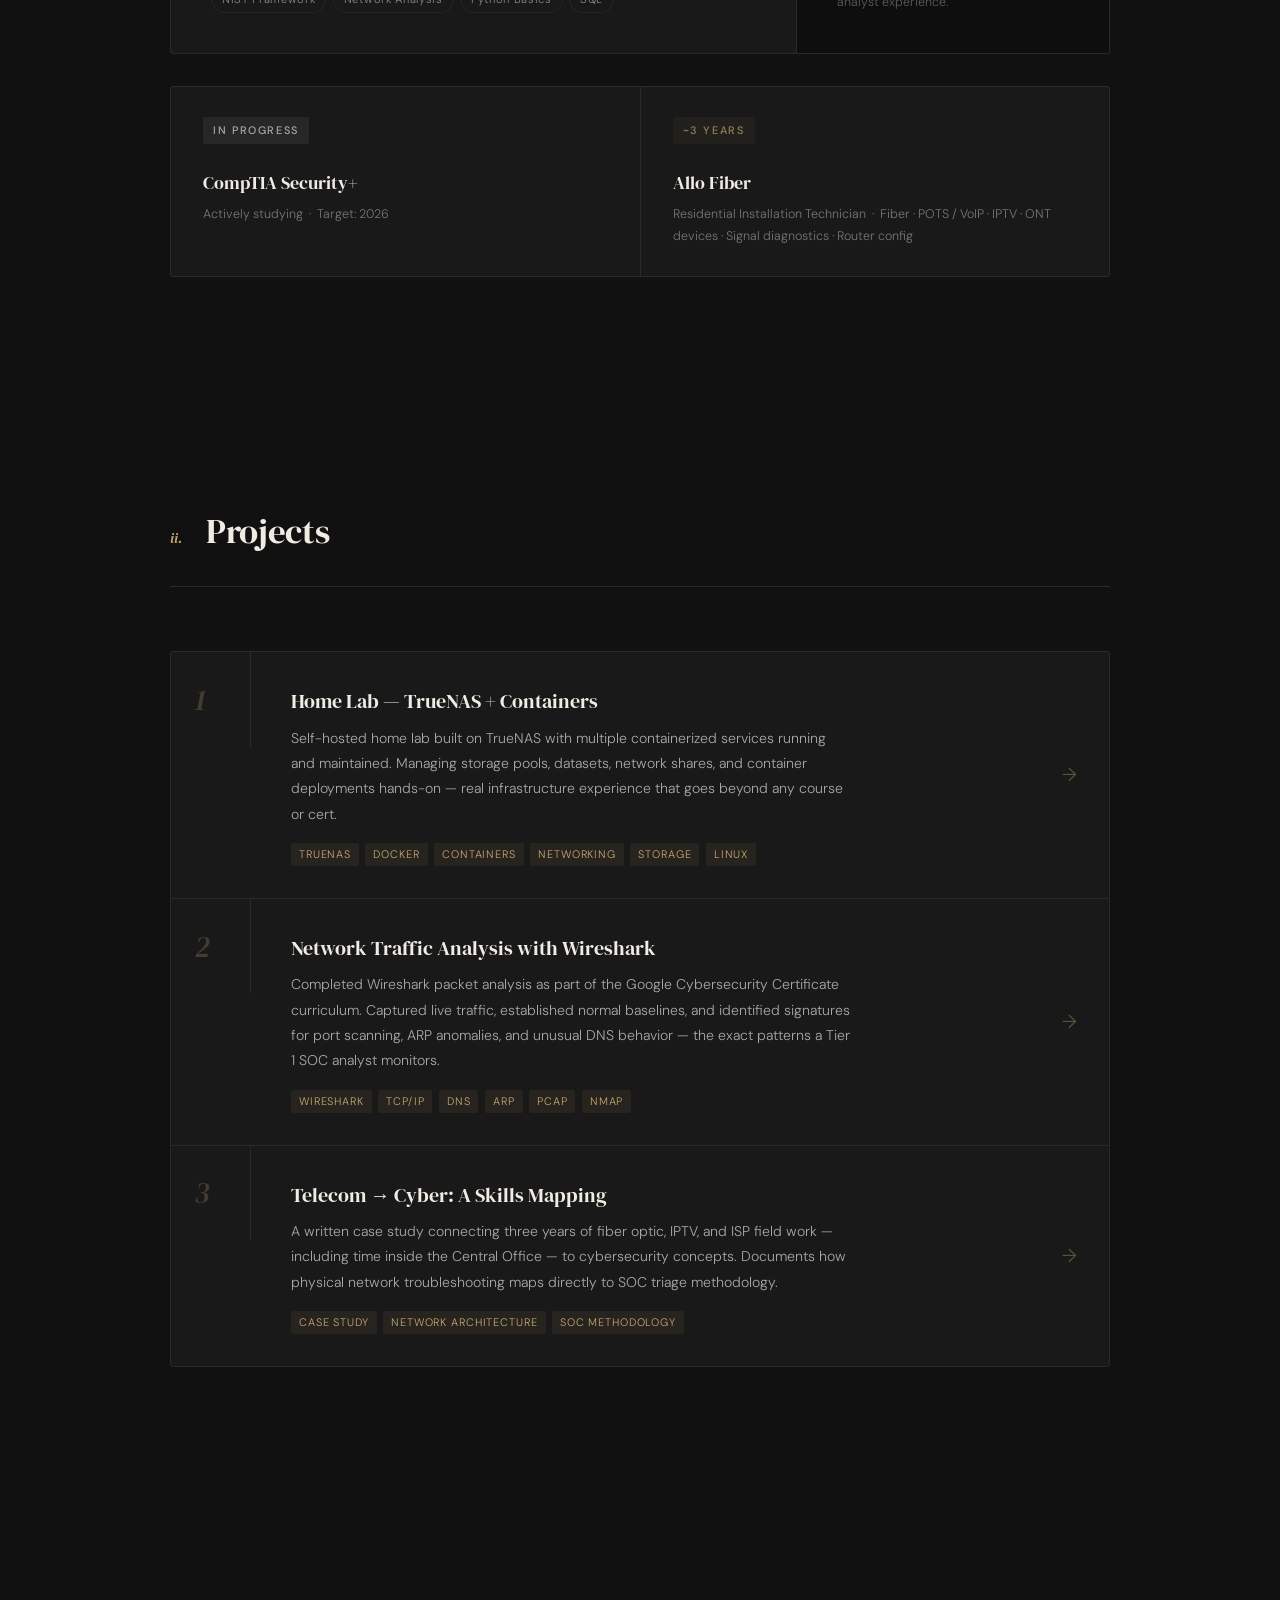
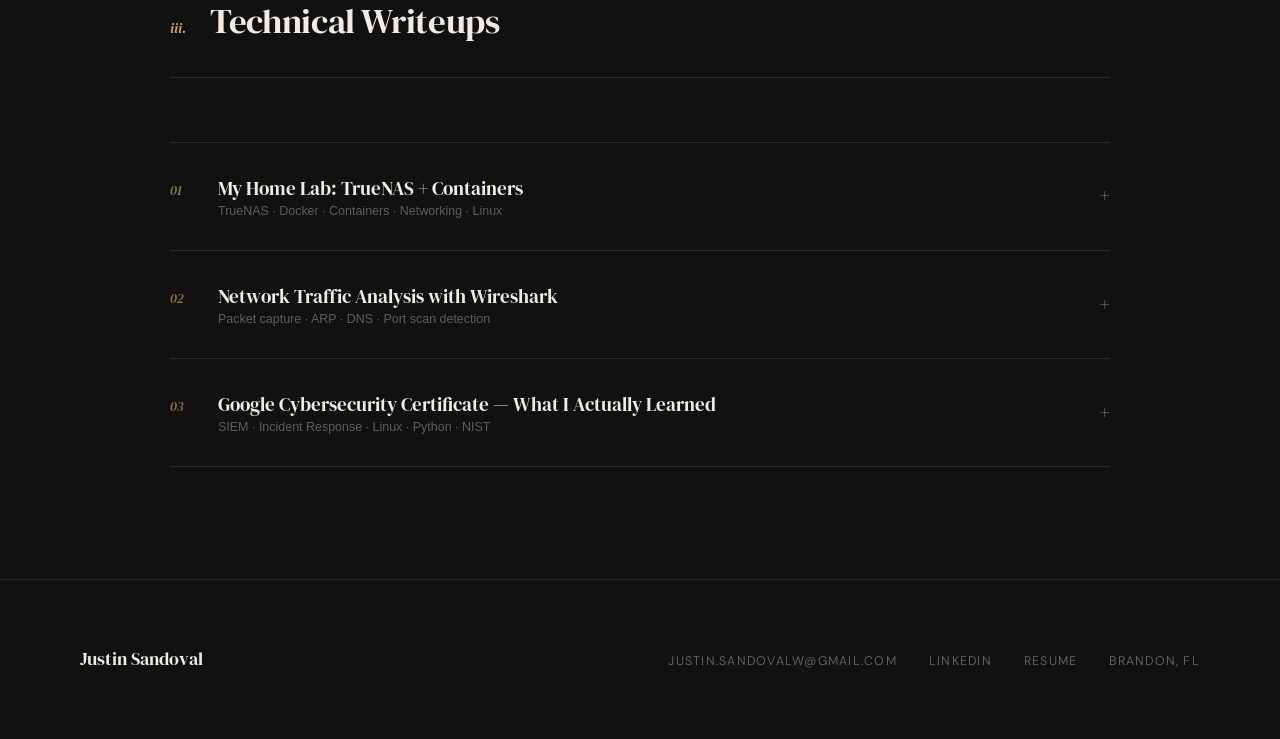
==== commit ff06f9d0: "Update index.html" ====
--- a/index.html
+++ b/index.html
@@ -48,8 +48,8 @@
         <div class="stat-label">Google Cert Courses</div>
       </div>
       <div class="stat">
-        <div class="stat-num">0</div>
-        <div class="stat-label">Bootcamp. All self-driven.</div>
+  	<div class="stat-num">24<span>/7</span></div>
+  	<div class="stat-label">Live Home Lab</div>
       </div>
     </div>
     <div class="location-line">Brandon, FL &nbsp;·&nbsp; Remote or Tampa Bay Area</div>
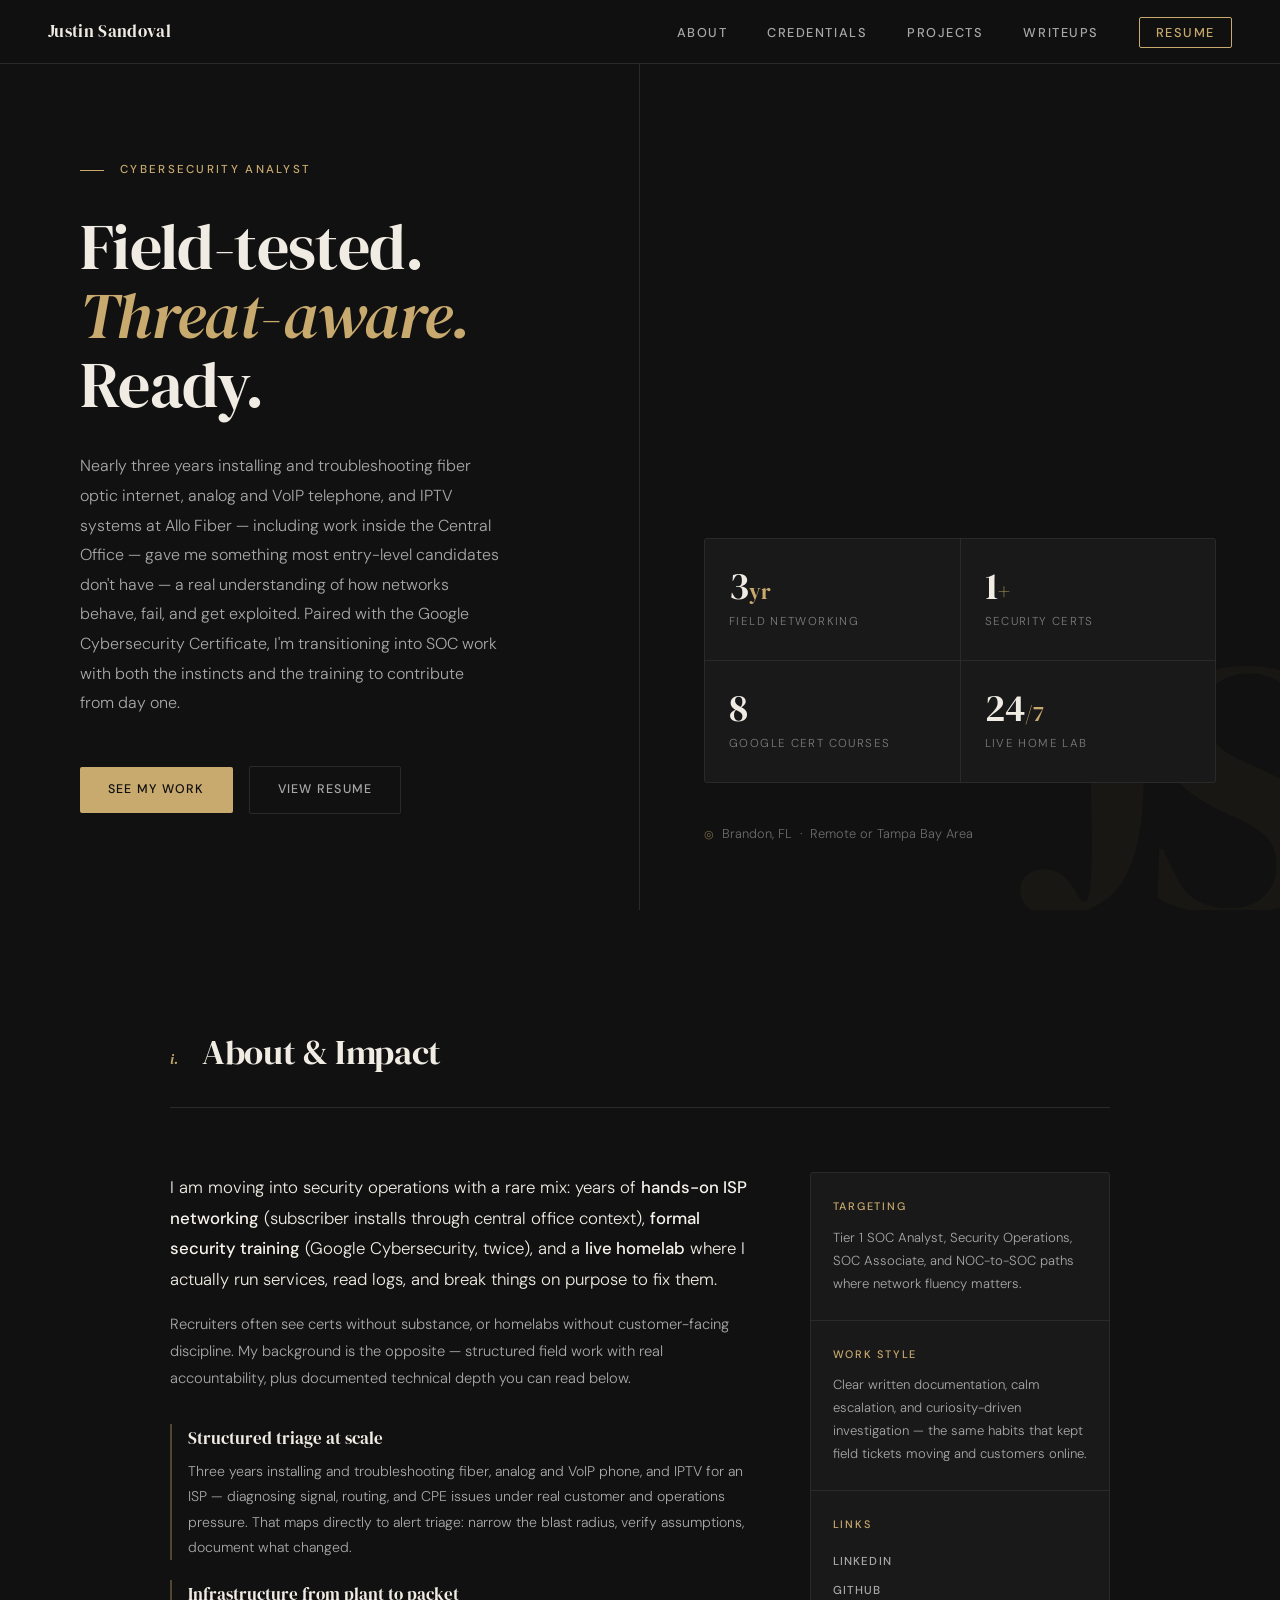
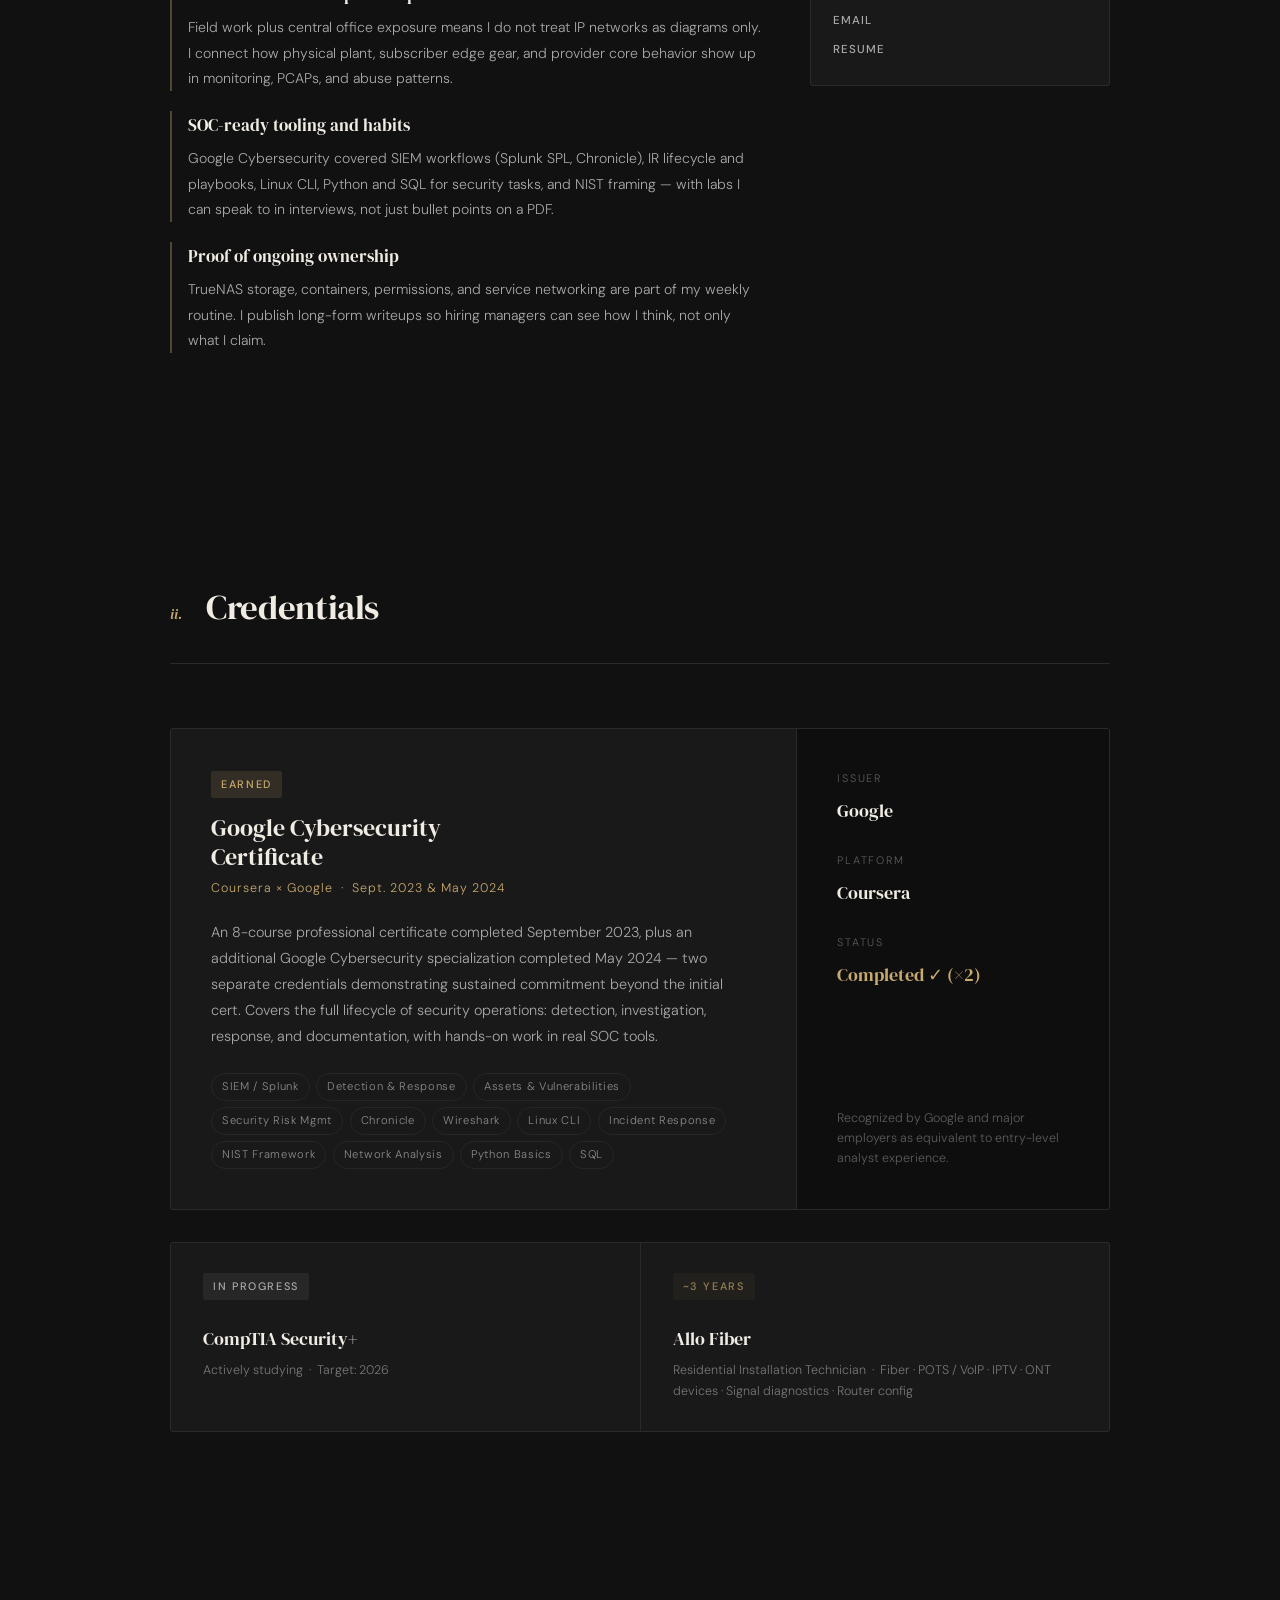
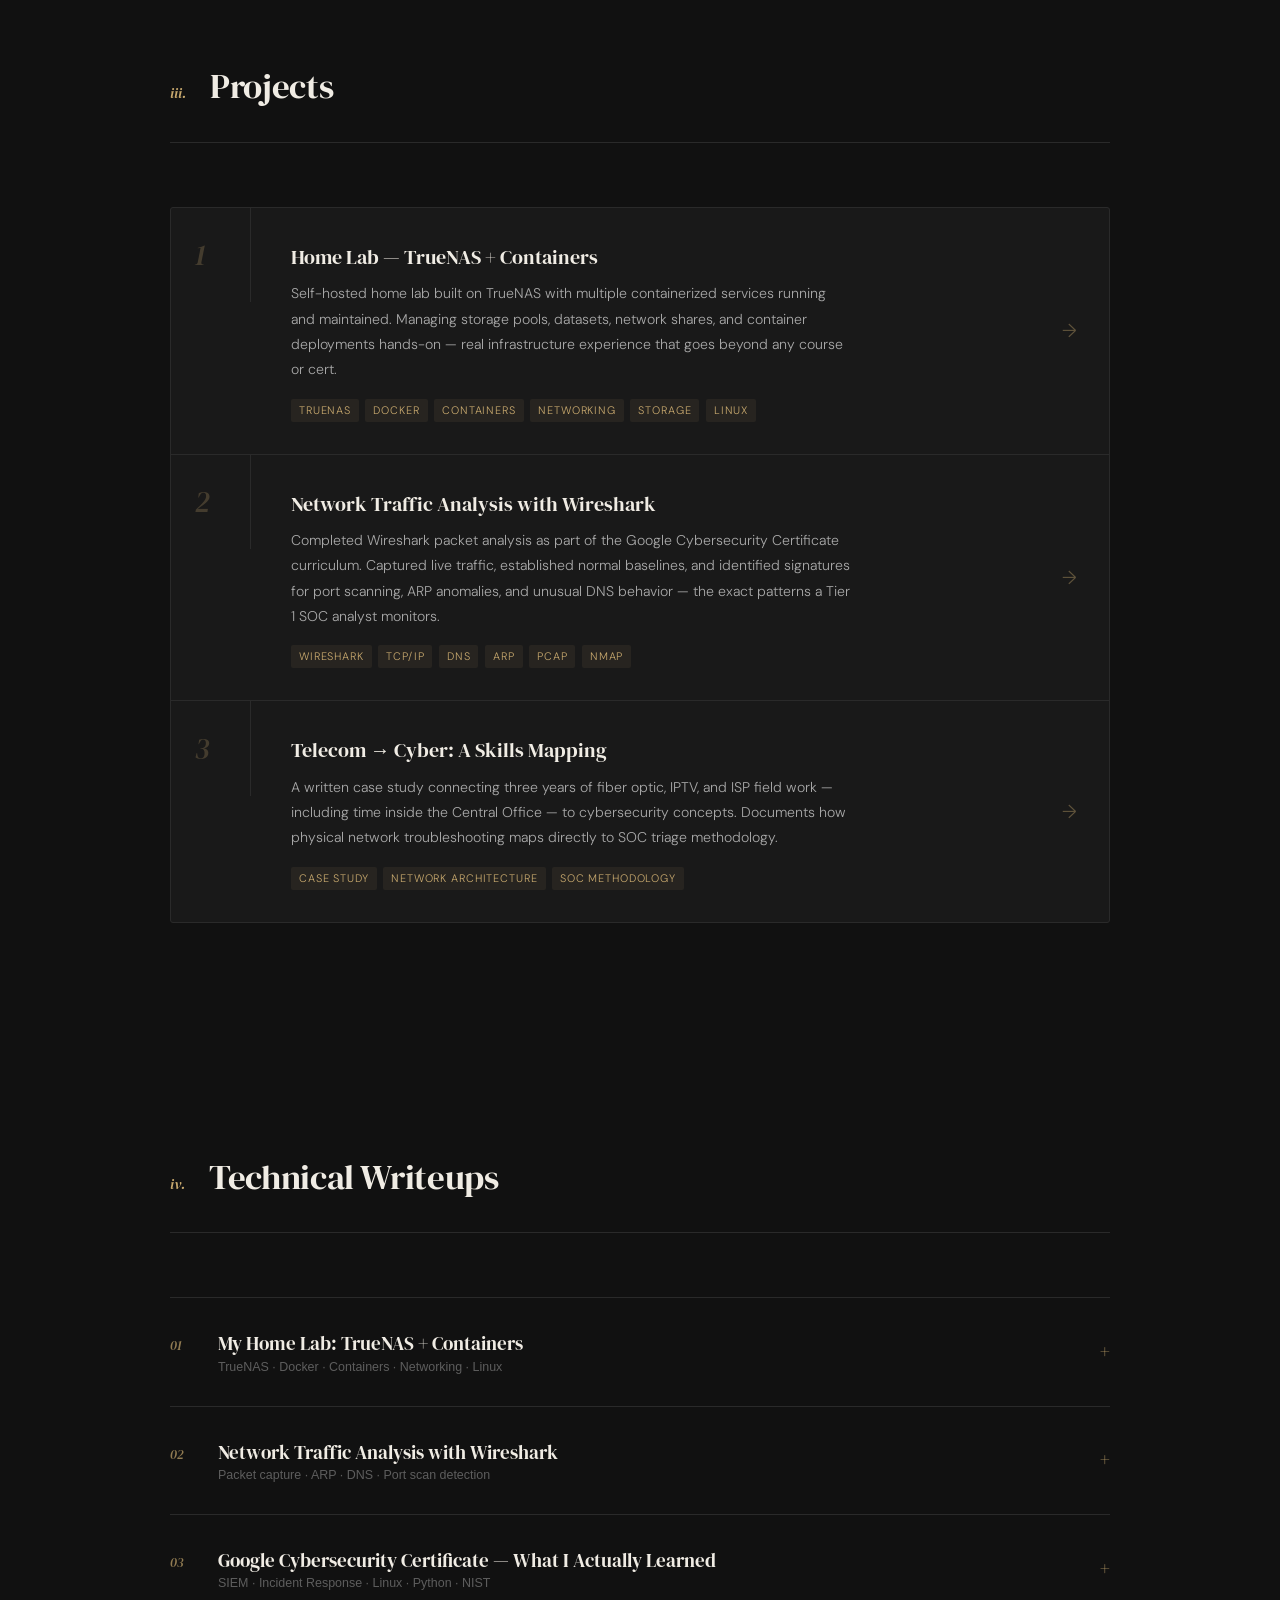
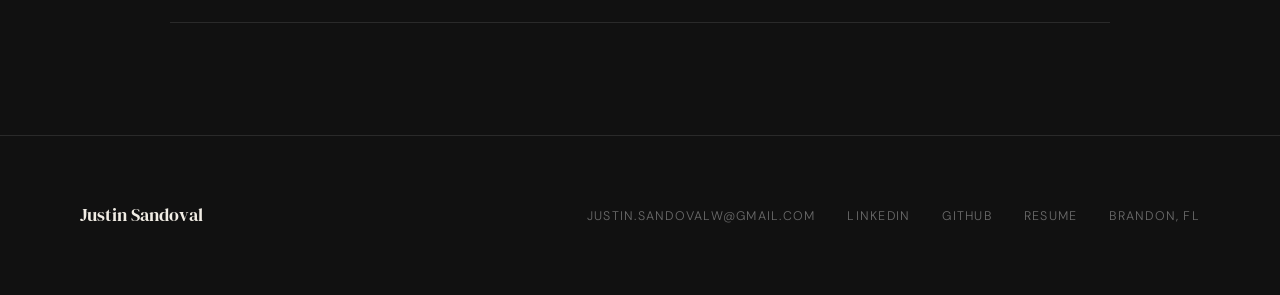
==== commit 6eae0e75: "Added some details" ====
--- a/index.html
+++ b/index.html
@@ -3,6 +3,7 @@
 <head>
 <meta charset="UTF-8">
 <meta name="viewport" content="width=device-width, initial-scale=1.0">
+<meta name="description" content="Justin Sandoval — ISP field networking background, Google Cybersecurity Certificate, homelab and SOC-oriented projects. Open to security operations roles in Tampa Bay or remote.">
 <title>Justin Sandoval — Cybersecurity</title>
 <link href="https://fonts.googleapis.com/css2?family=DM+Serif+Display:ital@0;1&family=DM+Sans:wght@300;400;500&display=swap" rel="stylesheet">
 <link rel="stylesheet" href="portfolio.css">
@@ -12,6 +13,7 @@
 <nav>
   <div class="nav-name">Justin Sandoval</div>
   <ul class="nav-links">
+    <li><a href="#about">About</a></li>
     <li><a href="#certs">Credentials</a></li>
     <li><a href="#projects">Projects</a></li>
     <li><a href="#writeups">Writeups</a></li>
@@ -56,10 +58,62 @@
   </div>
 </section>
 
+<!-- ══ ABOUT ════════════════════════════════════════════ -->
+<section class="section" id="about">
+  <div class="section-header reveal">
+    <span class="section-num">i.</span>
+    <h2>About &amp; Impact</h2>
+  </div>
+
+  <div class="about-layout reveal">
+    <div class="about-main">
+      <p class="about-lead">I am moving into security operations with a rare mix: years of <strong>hands-on ISP networking</strong> (subscriber installs through central office context), <strong>formal security training</strong> (Google Cybersecurity, twice), and a <strong>live homelab</strong> where I actually run services, read logs, and break things on purpose to fix them.</p>
+      <p class="about-body">Recruiters often see certs without substance, or homelabs without customer-facing discipline. My background is the opposite — structured field work with real accountability, plus documented technical depth you can read below.</p>
+
+      <ul class="about-wins">
+        <li>
+          <span class="about-win-title">Structured triage at scale</span>
+          <span class="about-win-desc">Three years installing and troubleshooting fiber, analog and VoIP phone, and IPTV for an ISP — diagnosing signal, routing, and CPE issues under real customer and operations pressure. That maps directly to alert triage: narrow the blast radius, verify assumptions, document what changed.</span>
+        </li>
+        <li>
+          <span class="about-win-title">Infrastructure from plant to packet</span>
+          <span class="about-win-desc">Field work plus central office exposure means I do not treat IP networks as diagrams only. I connect how physical plant, subscriber edge gear, and provider core behavior show up in monitoring, PCAPs, and abuse patterns.</span>
+        </li>
+        <li>
+          <span class="about-win-title">SOC-ready tooling and habits</span>
+          <span class="about-win-desc">Google Cybersecurity covered SIEM workflows (Splunk SPL, Chronicle), IR lifecycle and playbooks, Linux CLI, Python and SQL for security tasks, and NIST framing — with labs I can speak to in interviews, not just bullet points on a PDF.</span>
+        </li>
+        <li>
+          <span class="about-win-title">Proof of ongoing ownership</span>
+          <span class="about-win-desc">TrueNAS storage, containers, permissions, and service networking are part of my weekly routine. I publish long-form writeups so hiring managers can see how I think, not only what I claim.</span>
+        </li>
+      </ul>
+    </div>
+
+    <aside class="about-aside">
+      <div class="about-card">
+        <div class="about-card-label">Targeting</div>
+        <p class="about-card-text">Tier 1 SOC Analyst, Security Operations, SOC Associate, and NOC-to-SOC paths where network fluency matters.</p>
+      </div>
+      <div class="about-card">
+        <div class="about-card-label">Work style</div>
+        <p class="about-card-text">Clear written documentation, calm escalation, and curiosity-driven investigation — the same habits that kept field tickets moving and customers online.</p>
+      </div>
+      <div class="about-card about-card--links">
+        <div class="about-card-label">Links</div>
+        <a href="https://www.linkedin.com/in/justin-sandovalw" target="_blank" rel="noopener noreferrer">LinkedIn</a>
+        <a href="https://github.com/justinsandovalw" target="_blank" rel="noopener noreferrer">GitHub</a>
+        <a href="mailto:justin.sandovalw@gmail.com">Email</a>
+        <a href="resume.html">Resume</a>
+      </div>
+    </aside>
+  </div>
+</section>
+
 <!-- ══ CREDENTIALS ═══════════════════════════════════════ -->
 <section class="section" id="certs">
   <div class="section-header reveal">
-    <span class="section-num">i.</span>
+    <span class="section-num">ii.</span>
     <h2>Credentials</h2>
   </div>
 
@@ -116,7 +170,7 @@
 <!-- ══ PROJECTS ═══════════════════════════════════════════ -->
 <section class="section" id="projects">
   <div class="section-header reveal">
-    <span class="section-num">ii.</span>
+    <span class="section-num">iii.</span>
     <h2>Projects</h2>
   </div>
 
@@ -174,7 +228,7 @@
 <!-- ══ WRITEUPS ═══════════════════════════════════════════ -->
 <section class="section" id="writeups">
   <div class="section-header reveal">
-    <span class="section-num">iii.</span>
+    <span class="section-num">iv.</span>
     <h2>Technical Writeups</h2>
   </div>
 
@@ -333,8 +387,9 @@
 <footer>
   <div class="footer-name">Justin Sandoval</div>
   <ul class="footer-links">
-    <li><a href="mailto:your@email.com">justin.sandovalw@gmail.com</a></li>
+    <li><a href="mailto:justin.sandovalw@gmail.com">justin.sandovalw@gmail.com</a></li>
     <li><a href="https://www.linkedin.com/in/justin-sandovalw" target="_blank" rel="noopener noreferrer">LinkedIn</a></li>
+    <li><a href="https://github.com/justinsandovalw" target="_blank" rel="noopener noreferrer">GitHub</a></li>
     <li><a href="resume.html">Resume</a></li>
     <li><a href="#">Brandon, FL</a></li>
   </ul>
--- a/portfolio.css
+++ b/portfolio.css
@@ -257,6 +257,117 @@
   font-size: 0.7rem;
 }
 
+/* ─── ABOUT ───────────────────────────────────────────── */
+.about-layout {
+  display: grid;
+  grid-template-columns: 1fr minmax(240px, 300px);
+  gap: 3rem;
+  align-items: start;
+}
+
+.about-lead {
+  font-size: 1.05rem;
+  line-height: 1.82;
+  color: var(--head);
+  margin-bottom: 1rem;
+  max-width: 640px;
+}
+
+.about-lead strong {
+  font-weight: 500;
+  color: var(--white);
+}
+
+.about-body {
+  font-size: 0.92rem;
+  line-height: 1.85;
+  color: var(--body);
+  margin-bottom: 2rem;
+  max-width: 640px;
+}
+
+.about-wins {
+  list-style: none;
+  display: flex;
+  flex-direction: column;
+  gap: 1.25rem;
+  max-width: 640px;
+}
+
+.about-wins li {
+  padding-left: 1rem;
+  border-left: 2px solid rgba(200, 169, 110, 0.35);
+}
+
+.about-win-title {
+  display: block;
+  font-family: var(--serif);
+  font-size: 1.05rem;
+  color: var(--head);
+  font-weight: 400;
+  margin-bottom: 0.35rem;
+}
+
+.about-win-desc {
+  display: block;
+  font-size: 0.88rem;
+  line-height: 1.8;
+  color: var(--body);
+}
+
+.about-aside {
+  display: flex;
+  flex-direction: column;
+  gap: 1px;
+  background: var(--rule);
+  border: 1px solid var(--rule);
+  border-radius: 3px;
+  overflow: hidden;
+}
+
+.about-card {
+  background: var(--lifted);
+  padding: 1.5rem 1.35rem;
+}
+
+.about-card-label {
+  font-size: 0.68rem;
+  font-weight: 500;
+  letter-spacing: 0.16em;
+  text-transform: uppercase;
+  color: var(--amber);
+  margin-bottom: 0.65rem;
+}
+
+.about-card-text {
+  font-size: 0.82rem;
+  line-height: 1.75;
+  color: var(--body);
+}
+
+.about-card--links {
+  display: flex;
+  flex-direction: column;
+  align-items: flex-start;
+  gap: 0.5rem;
+}
+
+.about-card--links a {
+  font-size: 0.72rem;
+  font-weight: 500;
+  letter-spacing: 0.1em;
+  text-transform: uppercase;
+  color: var(--body);
+  text-decoration: none;
+  border-bottom: 1px solid transparent;
+  transition: color 0.2s, border-color 0.2s;
+}
+
+.about-card--links a:hover {
+  color: var(--amber);
+  border-bottom-color: rgba(200, 169, 110, 0.4);
+}
+
 /* ─── SECTION BASE ────────────────────────────────────── */
 .section {
   max-width: 1100px;
@@ -661,6 +772,10 @@
 
 .reveal.on { opacity: 1; transform: translateY(0); }
 
+@media (max-width: 900px) {
+  .about-layout { grid-template-columns: 1fr; }
+}
+
 @media (max-width: 800px) {
   .hero { grid-template-columns: 1fr; }
   .hero-right { display: none; }
